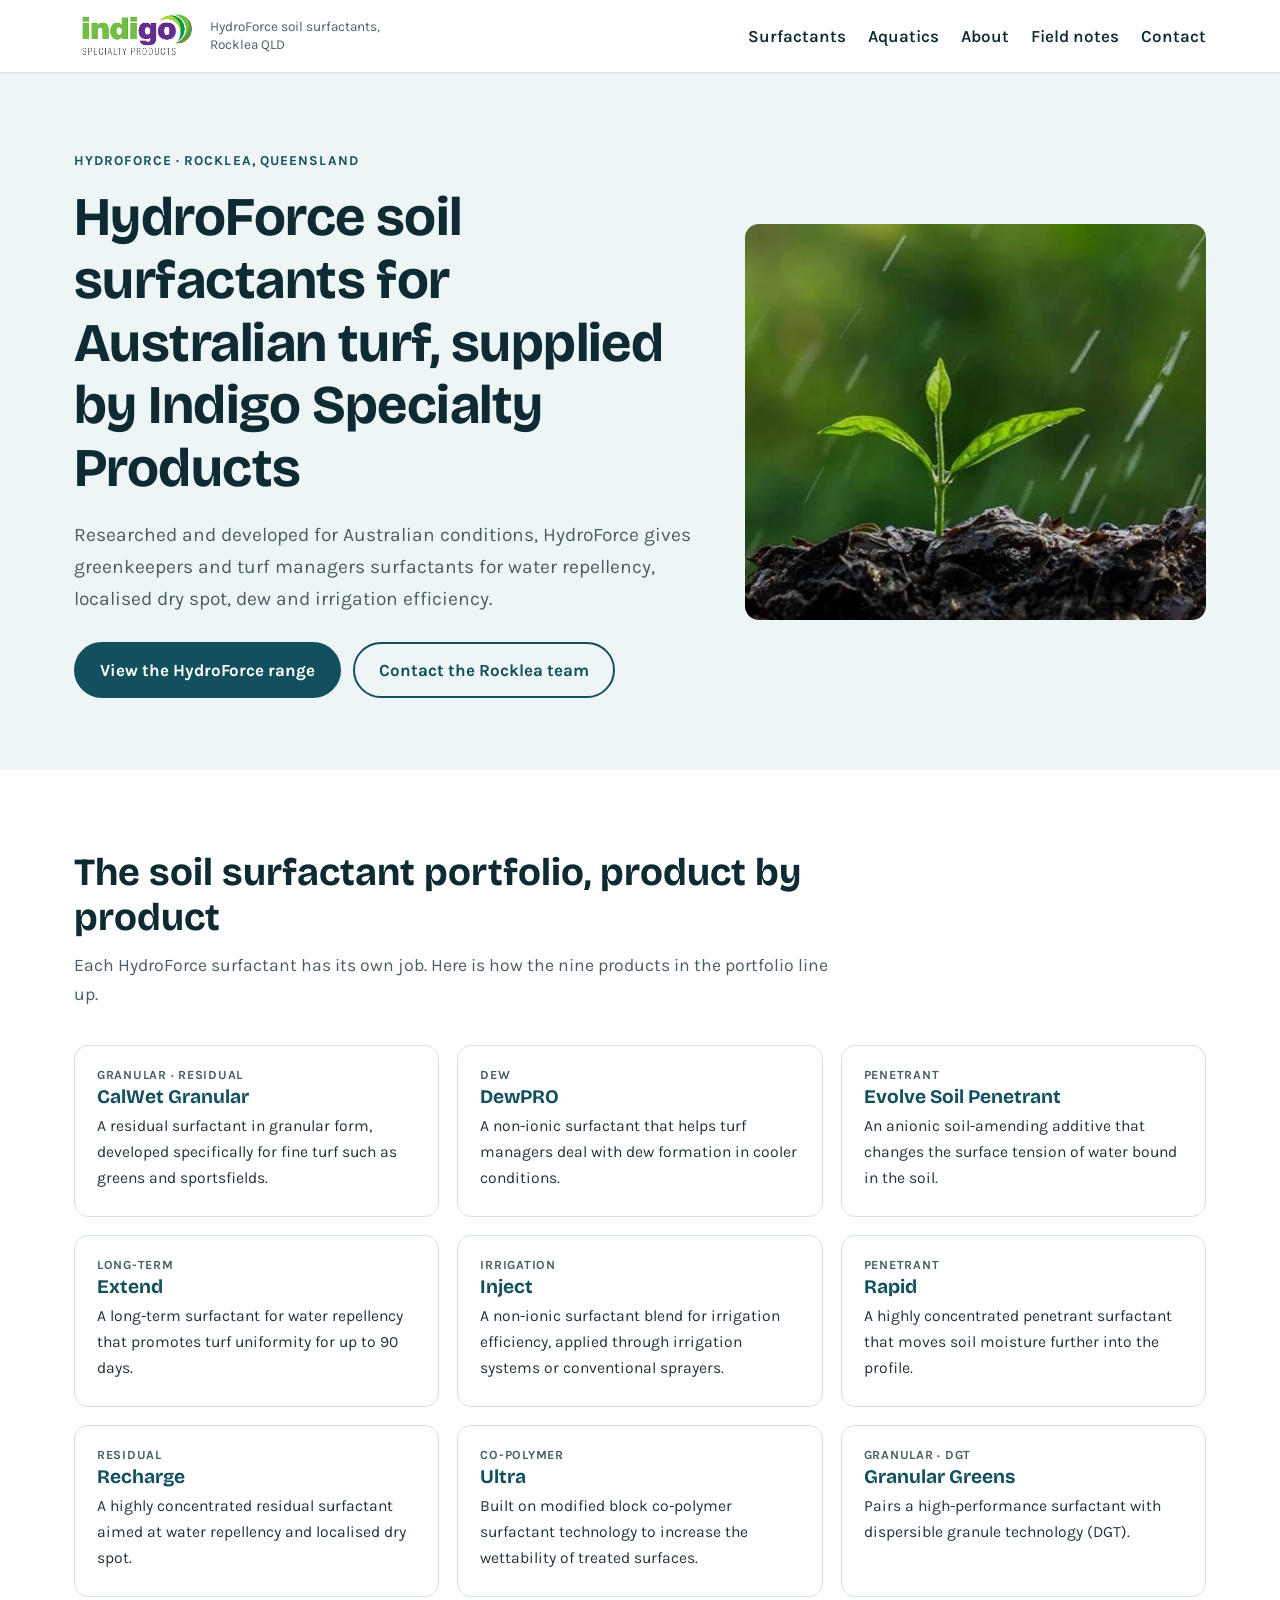
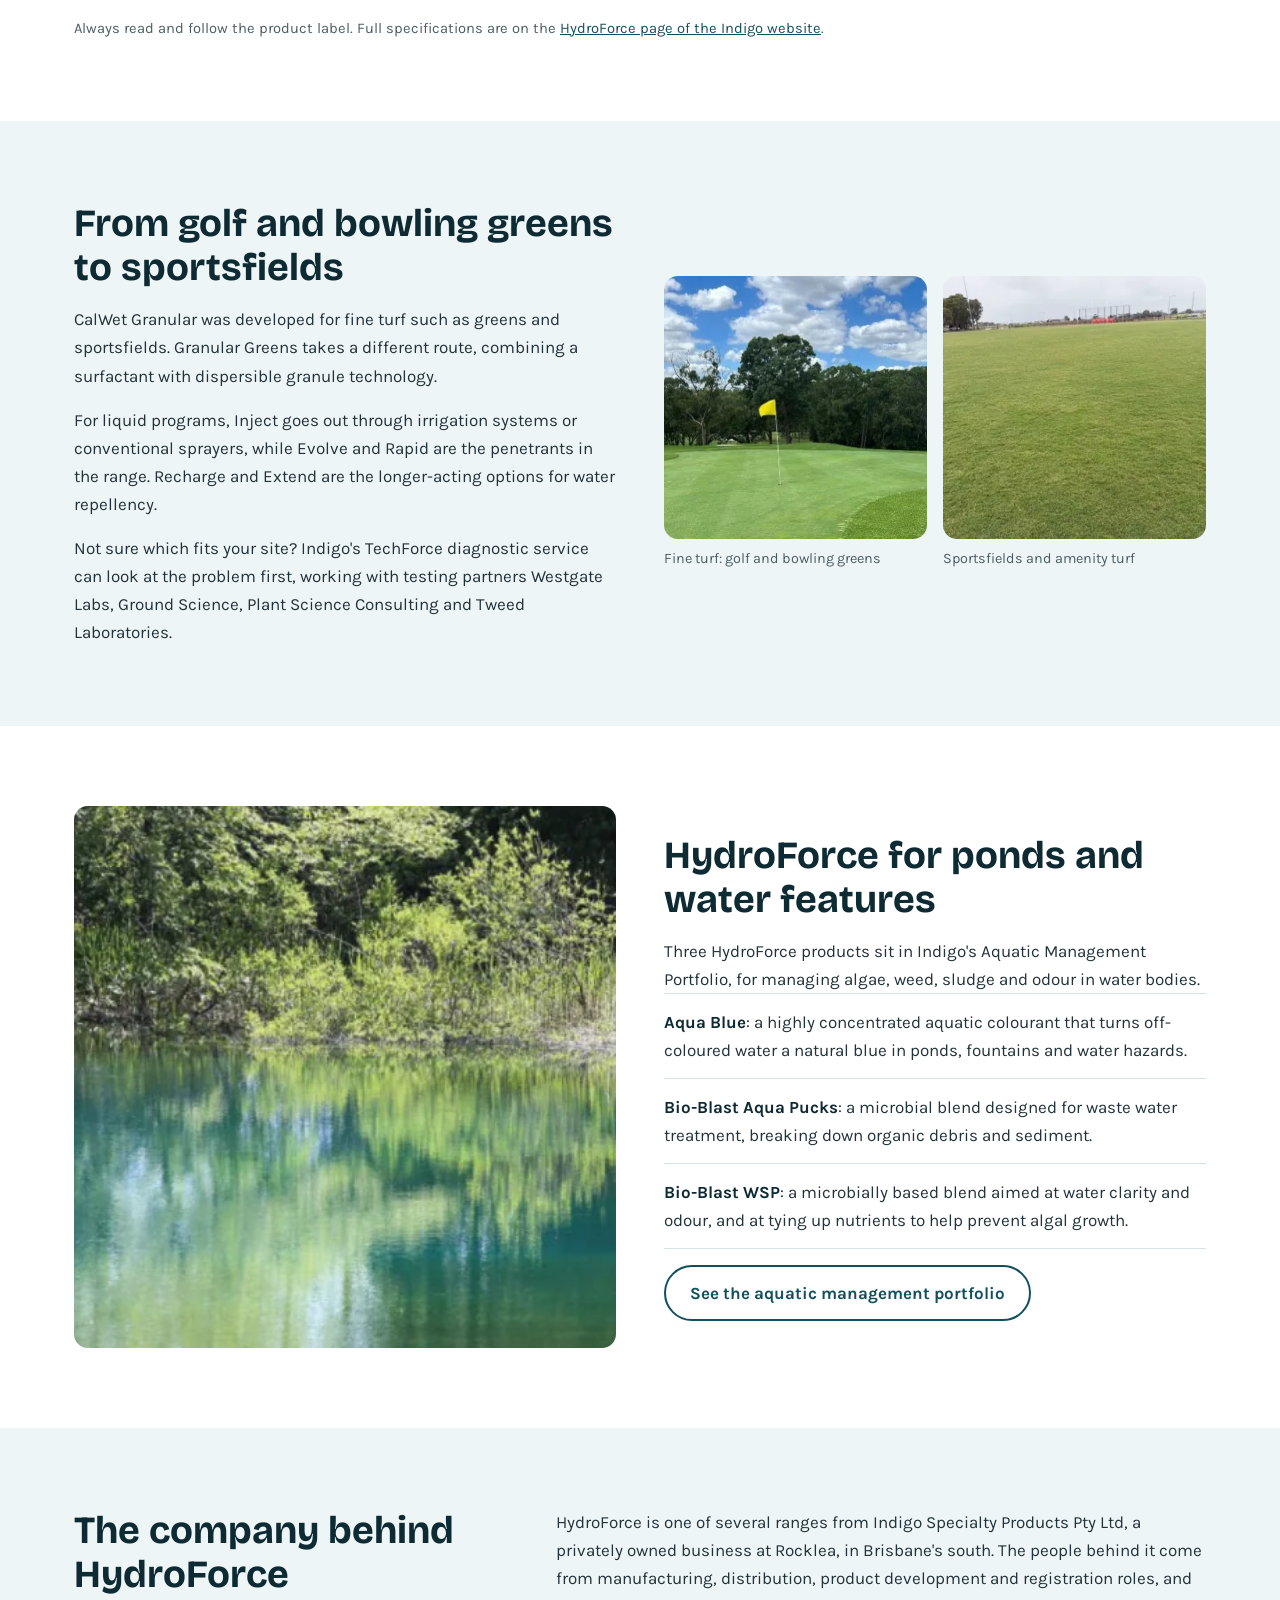
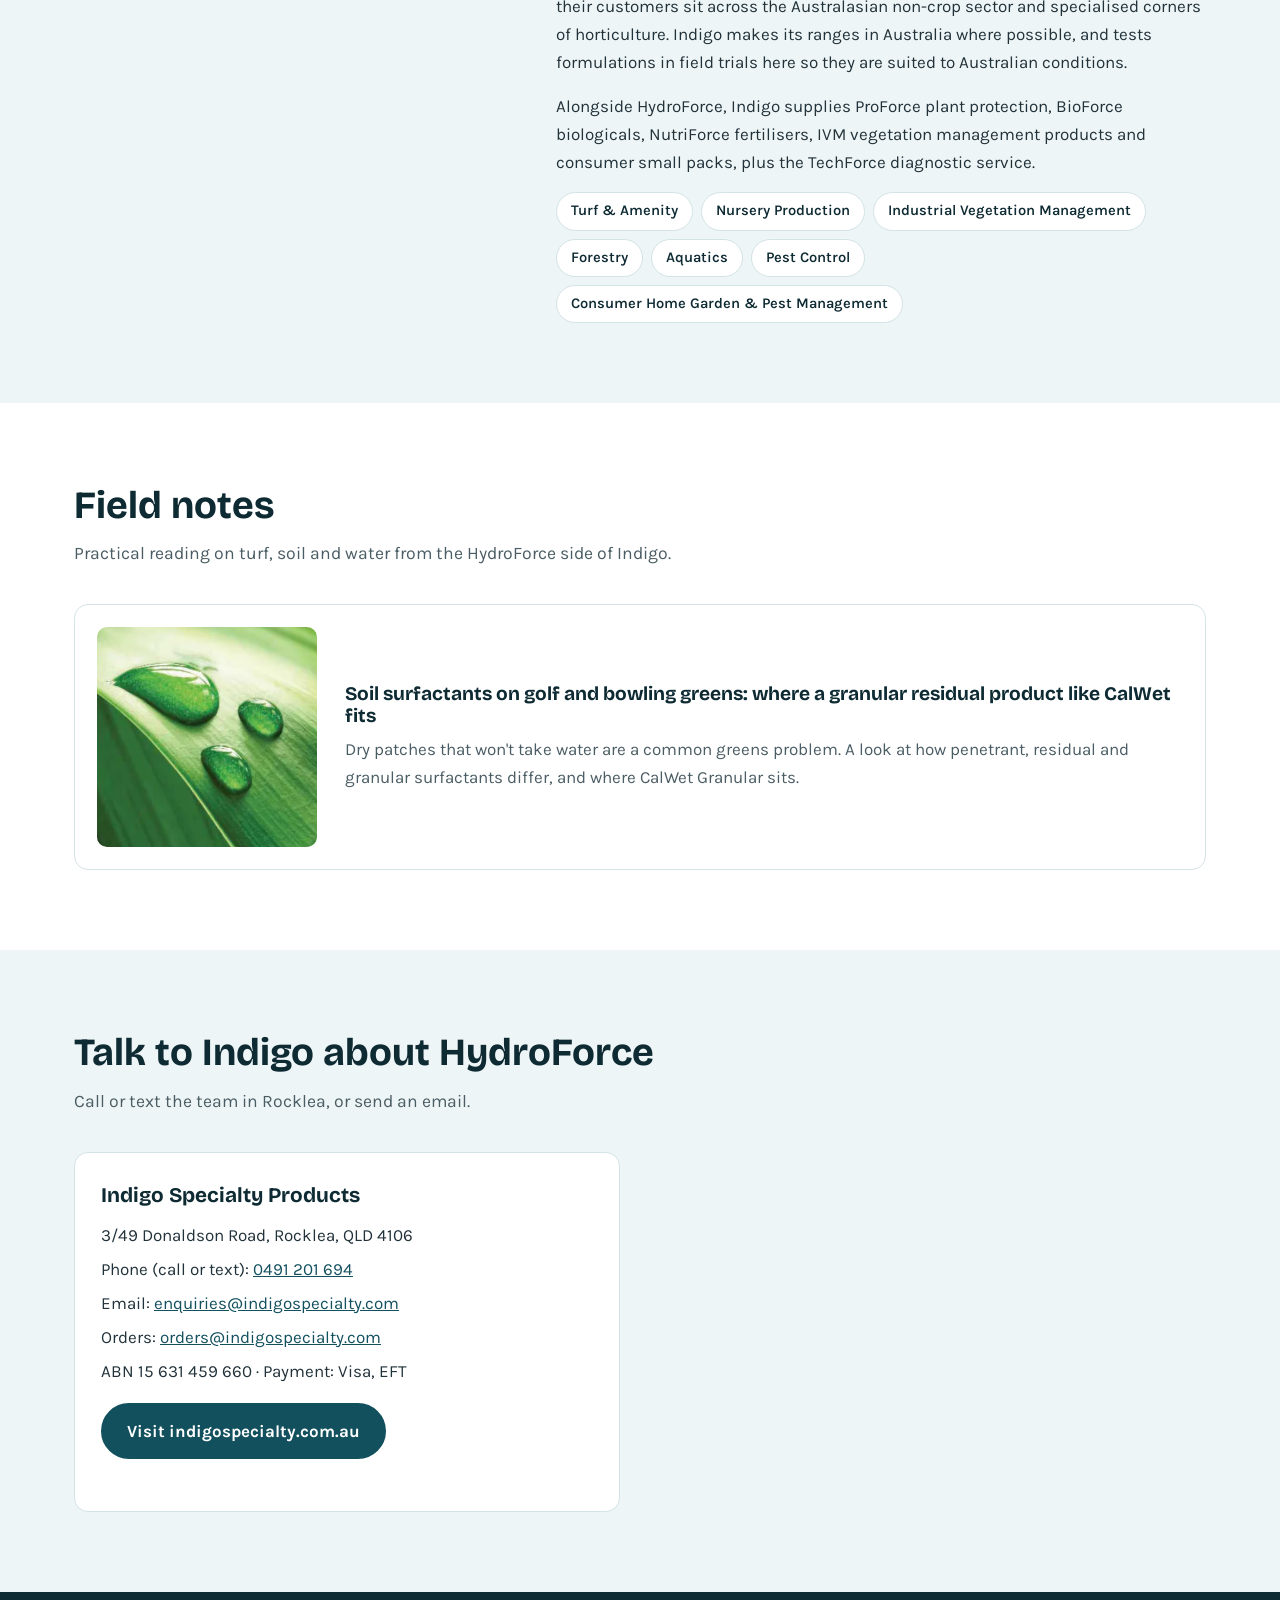
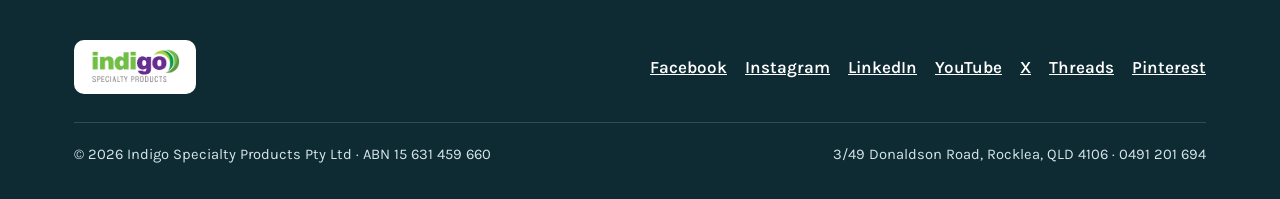
==== index.html @ 79c4ed40 "Add HydroForce soil surfactants site for GitHub Pages" ====
<!DOCTYPE html>
<html lang="en-AU">
<head>
  <meta charset="UTF-8">
  <meta name="viewport" content="width=device-width, initial-scale=1.0">
  <title>Indigo Specialty Products | HydroForce Soil Surfactants in Rocklea QLD</title>
  <meta name="description" content="HydroForce soil surfactants for golf greens, bowling greens and sportsfields, researched for Australian conditions. Indigo Specialty Products, Rocklea QLD.">
  <link rel="canonical" href="https://indigospecialty.github.io/">
  <link rel="icon" href="assets/images/favicon.png" type="image/png">
  <meta name="robots" content="index, follow">

  <meta property="og:type" content="website">
  <meta property="og:site_name" content="Indigo Specialty Products">
  <meta property="og:title" content="HydroForce Soil Surfactants | Indigo Specialty Products, Rocklea QLD">
  <meta property="og:description" content="Nine HydroForce soil surfactants and three aquatic products, supplied from Rocklea, Queensland.">
  <meta property="og:url" content="https://indigospecialty.github.io/">
  <meta property="og:image" content="https://indigospecialty.github.io/assets/images/hydroforce-hero-rain-seedling.jpg">
  <meta property="og:locale" content="en_AU">
  <meta name="twitter:card" content="summary_large_image">
  <meta name="twitter:site" content="@IndigoSpecialty">

  <link rel="preconnect" href="https://fonts.googleapis.com">
  <link rel="preconnect" href="https://fonts.gstatic.com" crossorigin>
  <link href="https://fonts.googleapis.com/css2?family=Bricolage+Grotesque:wght@600;700&family=Karla:wght@400;600;700&display=swap" rel="stylesheet">
  <link rel="stylesheet" href="assets/css/style.css">

  <script type="application/ld+json">
  {
    "@context": "https://schema.org",
    "@type": "LocalBusiness",
    "name": "Indigo Specialty Products",
    "legalName": "Indigo Specialty Products Pty Ltd",
    "url": "https://indigospecialty.com.au/",
    "logo": "https://indigospecialty.github.io/assets/images/indigo-specialty-products-logo.png",
    "image": "https://indigospecialty.github.io/assets/images/hydroforce-hero-rain-seedling.jpg",
    "telephone": "+61 491 201 694",
    "email": "enquiries@indigospecialty.com",
    "address": {
      "@type": "PostalAddress",
      "streetAddress": "3/49 Donaldson Road",
      "addressLocality": "Rocklea",
      "addressRegion": "QLD",
      "postalCode": "4106",
      "addressCountry": "AU"
    },
    "geo": { "@type": "GeoCoordinates", "latitude": -27.560336, "longitude": 152.993499 },
    "areaServed": "AU",
    "paymentAccepted": "Visa, EFT",
    "sameAs": [
      "https://www.facebook.com/profile.php?id=100076193619084",
      "https://www.instagram.com/indigospecialtyproducts",
      "https://www.linkedin.com/company/99134999",
      "https://www.youtube.com/@indigospecialtyproducts3187",
      "https://twitter.com/IndigoSpecialty",
      "https://www.threads.com/@indigospecialtyproducts",
      "https://www.pinterest.com.au/indigospecialty"
    ]
  }
  </script>
</head>
<body>
  <a class="skip-link" href="#main">Skip to content</a>

  <header class="site-header">
    <div class="wrap">
      <a class="brand" href="./" aria-label="Indigo Specialty Products, HydroForce home">
        <img src="assets/images/indigo-specialty-products-logo.png" width="483" height="187" alt="Indigo Specialty Products logo">
        <span>HydroForce soil surfactants, Rocklea QLD</span>
      </a>
      <nav class="site-nav" aria-label="Main">
        <ul>
          <li><a href="#surfactants">Surfactants</a></li>
          <li><a href="#aquatics">Aquatics</a></li>
          <li><a href="#about">About</a></li>
          <li><a href="field-notes/">Field notes</a></li>
          <li><a href="#contact">Contact</a></li>
        </ul>
      </nav>
    </div>
  </header>

  <main id="main">

    <section class="hero" aria-labelledby="hero-title">
      <div class="wrap">
        <div>
          <span class="eyebrow">HydroForce · Rocklea, Queensland</span>
          <h1 id="hero-title">HydroForce soil surfactants for Australian turf, supplied by Indigo Specialty Products</h1>
          <p class="lead">Researched and developed for Australian conditions, HydroForce gives greenkeepers and turf managers surfactants for water repellency, localised dry spot, dew and irrigation efficiency.</p>
          <div class="btn-row">
            <a class="btn btn-solid" href="https://indigospecialty.com.au/hydroforce/">View the HydroForce range</a>
            <a class="btn btn-line" href="#contact">Contact the Rocklea team</a>
          </div>
        </div>
        <figure>
          <picture>
            <source srcset="assets/images/hydroforce-hero-rain-seedling.webp" type="image/webp">
            <img src="assets/images/hydroforce-hero-rain-seedling.jpg" width="730" height="628" fetchpriority="high" alt="Seedling in moist soil under falling rain, representing HydroForce soil surfactants from Indigo Specialty Products">
          </picture>
        </figure>
      </div>
    </section>

    <section class="section" id="surfactants" aria-labelledby="surfactants-title">
      <div class="wrap">
        <div class="section-head">
          <h2 id="surfactants-title">The soil surfactant portfolio, product by product</h2>
          <p>Each HydroForce surfactant has its own job. Here is how the nine products in the portfolio line up.</p>
        </div>
        <ul class="product-grid">
          <li class="product"><h3><small>Granular · residual</small>CalWet Granular</h3><p>A residual surfactant in granular form, developed specifically for fine turf such as greens and sportsfields.</p></li>
          <li class="product"><h3><small>Dew</small>DewPRO</h3><p>A non-ionic surfactant that helps turf managers deal with dew formation in cooler conditions.</p></li>
          <li class="product"><h3><small>Penetrant</small>Evolve Soil Penetrant</h3><p>An anionic soil-amending additive that changes the surface tension of water bound in the soil.</p></li>
          <li class="product"><h3><small>Long-term</small>Extend</h3><p>A long-term surfactant for water repellency that promotes turf uniformity for up to 90 days.</p></li>
          <li class="product"><h3><small>Irrigation</small>Inject</h3><p>A non-ionic surfactant blend for irrigation efficiency, applied through irrigation systems or conventional sprayers.</p></li>
          <li class="product"><h3><small>Penetrant</small>Rapid</h3><p>A highly concentrated penetrant surfactant that moves soil moisture further into the profile.</p></li>
          <li class="product"><h3><small>Residual</small>Recharge</h3><p>A highly concentrated residual surfactant aimed at water repellency and localised dry spot.</p></li>
          <li class="product"><h3><small>Co-polymer</small>Ultra</h3><p>Built on modified block co-polymer surfactant technology to increase the wettability of treated surfaces.</p></li>
          <li class="product"><h3><small>Granular · DGT</small>Granular Greens</h3><p>Pairs a high-performance surfactant with dispersible granule technology (DGT).</p></li>
        </ul>
        <p class="note">Always read and follow the product label. Full specifications are on the <a href="https://indigospecialty.com.au/hydroforce/">HydroForce page of the Indigo website</a>.</p>
      </div>
    </section>

    <section class="section section-alt" aria-labelledby="turf-title">
      <div class="wrap split">
        <div class="split-text">
          <h2 id="turf-title">From golf and bowling greens to sportsfields</h2>
          <p>CalWet Granular was developed for fine turf such as greens and sportsfields. Granular Greens takes a different route, combining a surfactant with dispersible granule technology.</p>
          <p>For liquid programs, Inject goes out through irrigation systems or conventional sprayers, while Evolve and Rapid are the penetrants in the range. Recharge and Extend are the longer-acting options for water repellency.</p>
          <p>Not sure which fits your site? Indigo's TechForce diagnostic service can look at the problem first, working with testing partners Westgate Labs, Ground Science, Plant Science Consulting and Tweed Laboratories.</p>
        </div>
        <div class="photo-pair">
          <figure>
            <picture>
              <source srcset="assets/images/golf-green-fine-turf.webp" type="image/webp">
              <img src="assets/images/golf-green-fine-turf.jpg" width="360" height="360" loading="lazy" alt="Golf green with a yellow flag, the kind of fine turf HydroForce CalWet Granular was developed for">
            </picture>
            <figcaption>Fine turf: golf and bowling greens</figcaption>
          </figure>
          <figure>
            <picture>
              <source srcset="assets/images/sportsground-turf.webp" type="image/webp">
              <img src="assets/images/sportsground-turf.jpg" width="296" height="300" loading="lazy" alt="Even green turf across a sportsground">
            </picture>
            <figcaption>Sportsfields and amenity turf</figcaption>
          </figure>
        </div>
      </div>
    </section>

    <section class="section" id="aquatics" aria-labelledby="aquatics-title">
      <div class="wrap split">
        <div class="solo">
          <figure>
            <picture>
              <source srcset="assets/images/pond-aquatic-vegetation.webp" type="image/webp">
              <img src="assets/images/pond-aquatic-vegetation.jpg" width="390" height="390" loading="lazy" alt="Pond edged with reeds and trees, a water body suited to HydroForce aquatic products">
            </picture>
          </figure>
        </div>
        <div class="split-text">
          <h2 id="aquatics-title">HydroForce for ponds and water features</h2>
          <p>Three HydroForce products sit in Indigo's Aquatic Management Portfolio, for managing algae, weed, sludge and odour in water bodies.</p>
          <ul class="plain-list">
            <li><strong>Aqua Blue</strong>: a highly concentrated aquatic colourant that turns off-coloured water a natural blue in ponds, fountains and water hazards.</li>
            <li><strong>Bio-Blast Aqua Pucks</strong>: a microbial blend designed for waste water treatment, breaking down organic debris and sediment.</li>
            <li><strong>Bio-Blast WSP</strong>: a microbially based blend aimed at water clarity and odour, and at tying up nutrients to help prevent algal growth.</li>
          </ul>
          <p><a class="btn btn-line" href="https://indigospecialty.com.au/water-management-portfolio/">See the aquatic management portfolio</a></p>
        </div>
      </div>
    </section>

    <section class="section section-alt" id="about" aria-labelledby="about-title">
      <div class="wrap about-grid">
        <h2 id="about-title">The company behind HydroForce</h2>
        <div class="body">
          <p>HydroForce is one of several ranges from Indigo Specialty Products Pty Ltd, a privately owned business at Rocklea, in Brisbane's south. The people behind it come from manufacturing, distribution, product development and registration roles, and their customers sit across the Australasian non-crop sector and specialised corners of horticulture. Indigo makes its ranges in Australia where possible, and tests formulations in field trials here so they are suited to Australian conditions.</p>
          <p>Alongside HydroForce, Indigo supplies ProForce plant protection, BioForce biologicals, NutriForce fertilisers, IVM vegetation management products and consumer small packs, plus the TechForce diagnostic service.</p>
          <ul class="markets" aria-label="Markets Indigo supplies">
            <li>Turf &amp; Amenity</li>
            <li>Nursery Production</li>
            <li>Industrial Vegetation Management</li>
            <li>Forestry</li>
            <li>Aquatics</li>
            <li>Pest Control</li>
            <li>Consumer Home Garden &amp; Pest Management</li>
          </ul>
        </div>
      </div>
    </section>

    <section class="section" id="field-notes" aria-labelledby="notes-title">
      <div class="wrap">
        <div class="section-head">
          <h2 id="notes-title">Field notes</h2>
          <p>Practical reading on turf, soil and water from the HydroForce side of Indigo.</p>
        </div>
        <article class="post-card">
          <picture>
            <source srcset="assets/images/water-droplets-leaf.webp" type="image/webp">
            <img src="assets/images/water-droplets-leaf.jpg" width="390" height="390" loading="lazy" alt="Water droplets beading on a green leaf">
          </picture>
          <div>
            <h3><a href="field-notes/soil-surfactants-golf-bowling-greens.html">Soil surfactants on golf and bowling greens: where a granular residual product like CalWet fits</a></h3>
            <p>Dry patches that won't take water are a common greens problem. A look at how penetrant, residual and granular surfactants differ, and where CalWet Granular sits.</p>
          </div>
        </article>
      </div>
    </section>

    <section class="section section-alt" id="contact" aria-labelledby="contact-title">
      <div class="wrap">
        <div class="section-head">
          <h2 id="contact-title">Talk to Indigo about HydroForce</h2>
          <p>Call or text the team in Rocklea, or send an email.</p>
        </div>
        <div class="contact-grid">
          <address class="nap">
            <p class="name">Indigo Specialty Products</p>
            <p>3/49 Donaldson Road, Rocklea, QLD 4106</p>
            <p>Phone (call or text): <a href="tel:+61491201694">0491 201 694</a></p>
            <p>Email: <a href="mailto:enquiries@indigospecialty.com">enquiries@indigospecialty.com</a></p>
            <p>Orders: <a href="mailto:orders@indigospecialty.com">orders@indigospecialty.com</a></p>
            <p>ABN 15 631 459 660 · Payment: Visa, EFT</p>
            <p style="margin-top:18px"><a class="btn btn-solid" href="https://indigospecialty.com.au/">Visit indigospecialty.com.au</a></p>
          </address>
          <iframe class="map" title="Map of Indigo Specialty Products, 3/49 Donaldson Road, Rocklea QLD" src="https://www.google.com/maps?q=-27.560336,152.993499&amp;z=15&amp;output=embed" loading="lazy" referrerpolicy="no-referrer-when-downgrade"></iframe>
        </div>
      </div>
    </section>

  </main>

  <footer class="site-footer">
    <div class="wrap">
      <div class="footer-top">
        <a class="footer-logo" href="https://indigospecialty.com.au/"><img src="assets/images/indigo-specialty-products-logo.png" width="483" height="187" alt="Indigo Specialty Products main website"></a>
        <ul class="socials" aria-label="Indigo Specialty Products on social media">
          <li><a href="https://www.facebook.com/profile.php?id=100076193619084">Facebook</a></li>
          <li><a href="https://www.instagram.com/indigospecialtyproducts">Instagram</a></li>
          <li><a href="https://www.linkedin.com/company/99134999">LinkedIn</a></li>
          <li><a href="https://www.youtube.com/@indigospecialtyproducts3187">YouTube</a></li>
          <li><a href="https://twitter.com/IndigoSpecialty">X</a></li>
          <li><a href="https://www.threads.com/@indigospecialtyproducts">Threads</a></li>
          <li><a href="https://www.pinterest.com.au/indigospecialty">Pinterest</a></li>
        </ul>
      </div>
      <div class="footer-bottom">
        <span>&copy; 2026 Indigo Specialty Products Pty Ltd · ABN 15 631 459 660</span>
        <span>3/49 Donaldson Road, Rocklea, QLD 4106 · 0491 201 694</span>
      </div>
    </div>
  </footer>
</body>
</html>
---- assets/css/style.css ----
/* Indigo Specialty Products – HydroForce site (GitHub Pages) */
:root {
  --ink: #0E2A33;
  --teal: #12505E;
  --teal-dark: #0B3A45;
  --aqua: #3BA7B5;
  --mist: #EEF5F6;
  --line: #D3E3E6;
  --purple: #5A2D82;
  --text: #22323A;
  --muted: #4B5D64;
  --white: #FFFFFF;
  --radius: 14px;
  --wrap: 1180px;
}

*, *::before, *::after { box-sizing: border-box; }
html { scroll-behavior: smooth; }
body {
  margin: 0;
  font-family: "Karla", system-ui, -apple-system, "Segoe UI", sans-serif;
  font-size: 1.0625rem;
  line-height: 1.65;
  color: var(--text);
  background: var(--white);
}
img { max-width: 100%; height: auto; display: block; }
a { color: var(--teal); }
a:hover { color: var(--teal-dark); }
h1, h2, h3 {
  font-family: "Bricolage Grotesque", "Karla", system-ui, sans-serif;
  color: var(--ink);
  line-height: 1.15;
  margin: 0;
}
h1 { font-size: clamp(2.1rem, 4.4vw, 3.4rem); font-weight: 700; letter-spacing: -0.01em; }
h2 { font-size: clamp(1.7rem, 3vw, 2.4rem); font-weight: 700; }
h3 { font-size: 1.2rem; font-weight: 700; }
p { margin: 0; }

.wrap { width: 100%; max-width: var(--wrap); margin: 0 auto; padding: 0 24px; }
.skip-link { position: absolute; left: -9999px; top: 8px; background: var(--ink); color: var(--white); padding: 10px 16px; z-index: 10; }
.skip-link:focus { left: 8px; }

/* Header */
.site-header { border-bottom: 1px solid var(--line); background: var(--white); position: sticky; top: 0; z-index: 5; }
.site-header .wrap { display: flex; flex-wrap: wrap; align-items: center; justify-content: space-between; gap: 12px 28px; padding-top: 12px; padding-bottom: 12px; }
.brand { display: flex; align-items: center; gap: 12px; text-decoration: none; }
.brand img { height: 48px; width: auto; }
.brand span { font-size: 0.85rem; color: var(--muted); line-height: 1.3; max-width: 170px; }
.site-nav ul { list-style: none; margin: 0; padding: 0; display: flex; flex-wrap: wrap; gap: 4px 22px; align-items: center; }
.site-nav a { color: var(--ink); text-decoration: none; font-weight: 600; display: inline-block; padding: 10px 0; }
.site-nav a:hover { color: var(--teal); text-decoration: underline; text-underline-offset: 4px; }

/* Buttons */
.btn { display: inline-flex; align-items: center; justify-content: center; min-height: 48px; padding: 12px 24px; border-radius: 999px; font-weight: 700; text-decoration: none; border: 2px solid var(--teal); }
.btn-solid { background: var(--teal); color: var(--white); }
.btn-solid:hover { background: var(--teal-dark); border-color: var(--teal-dark); color: var(--white); }
.btn-line { background: transparent; color: var(--teal); }
.btn-line:hover { background: var(--mist); color: var(--teal-dark); }
.btn-row { display: flex; flex-wrap: wrap; gap: 12px; }

/* Hero */
.hero { background: var(--mist); }
.hero .wrap { display: grid; grid-template-columns: minmax(0, 1.15fr) minmax(0, 0.85fr); gap: 48px; align-items: center; padding-top: 72px; padding-bottom: 72px; }
.eyebrow { display: inline-block; font-size: 0.85rem; font-weight: 700; letter-spacing: 0.08em; text-transform: uppercase; color: var(--teal); margin-bottom: 14px; }
.hero p.lead { font-size: 1.2rem; color: var(--muted); margin: 20px 0 28px; max-width: 58ch; }
.hero figure { margin: 0; }
.hero figure img { border-radius: var(--radius); width: 100%; aspect-ratio: 730 / 628; object-fit: cover; }

/* Sections */
.section { padding: 80px 0; }
.section-alt { background: var(--mist); }
.section-head { max-width: 760px; margin-bottom: 36px; }
.section-head p { color: var(--muted); margin-top: 12px; font-size: 1.1rem; }

/* Product grid */
.product-grid { list-style: none; margin: 0; padding: 0; display: grid; grid-template-columns: repeat(3, minmax(0, 1fr)); gap: 18px; }
.product { border: 1px solid var(--line); border-radius: var(--radius); padding: 22px 22px 24px; background: var(--white); }
.product h3 { color: var(--teal); margin-bottom: 6px; }
.product h3 small { display: block; font-family: "Karla", sans-serif; font-size: 0.78rem; font-weight: 700; letter-spacing: 0.06em; text-transform: uppercase; color: var(--muted); margin-bottom: 4px; }
.product p { font-size: 0.98rem; color: var(--text); }
.note { margin-top: 20px; font-size: 0.92rem; color: var(--muted); }

/* Split */
.split { display: grid; grid-template-columns: minmax(0, 1fr) minmax(0, 1fr); gap: 48px; align-items: center; }
.split-text > * + * { margin-top: 16px; }
.photo-pair { display: grid; grid-template-columns: repeat(2, minmax(0, 1fr)); gap: 16px; }
.photo-pair figure, .solo figure { margin: 0; }
.photo-pair img, .solo img { border-radius: var(--radius); width: 100%; aspect-ratio: 1 / 1; object-fit: cover; }
figcaption { font-size: 0.9rem; color: var(--muted); margin-top: 8px; }

/* Aquatics list */
.plain-list { list-style: none; margin: 0; padding: 0; }
.plain-list li { padding: 14px 0; border-top: 1px solid var(--line); }
.plain-list li:last-child { border-bottom: 1px solid var(--line); }
.plain-list strong { color: var(--ink); }

/* About */
.about-grid { display: grid; grid-template-columns: minmax(0, 0.8fr) minmax(0, 1.2fr); gap: 48px; }
.about-grid .body > * + * { margin-top: 16px; }
.markets { list-style: none; margin: 0; padding: 0; display: flex; flex-wrap: wrap; gap: 8px; }
.markets li { border: 1px solid var(--line); background: var(--white); border-radius: 999px; padding: 6px 14px; font-size: 0.92rem; font-weight: 600; color: var(--ink); }

/* Field notes */
.post-card { display: grid; grid-template-columns: 220px minmax(0, 1fr); gap: 28px; align-items: center; border: 1px solid var(--line); border-radius: var(--radius); padding: 22px; background: var(--white); }
.post-card img { border-radius: 10px; aspect-ratio: 1 / 1; object-fit: cover; }
.post-card h3 a { color: var(--ink); text-decoration: none; }
.post-card h3 a:hover { color: var(--teal); text-decoration: underline; }
.post-card p { margin-top: 8px; color: var(--muted); }

/* Contact */
.contact-grid { display: grid; grid-template-columns: minmax(0, 1fr) minmax(0, 1fr); gap: 40px; align-items: stretch; }
.nap { font-style: normal; border: 1px solid var(--line); border-radius: var(--radius); padding: 26px; background: var(--white); }
.nap p + p { margin-top: 6px; }
.nap .name { font-family: "Bricolage Grotesque", sans-serif; font-size: 1.3rem; font-weight: 700; color: var(--ink); margin-bottom: 8px; }
.map { border: 0; width: 100%; min-height: 360px; height: 100%; border-radius: var(--radius); }

/* Footer */
.site-footer { background: var(--ink); color: #D6E6EA; padding: 48px 0 32px; }
.site-footer a { color: var(--white); }
.footer-top { display: flex; flex-wrap: wrap; justify-content: space-between; gap: 24px; align-items: center; }
.footer-logo { background: var(--white); border-radius: 10px; padding: 8px 12px; display: inline-block; }
.footer-logo img { height: 38px; width: auto; }
.socials { list-style: none; margin: 0; padding: 0; display: flex; flex-wrap: wrap; gap: 4px 18px; }
.socials a { display: inline-block; padding: 8px 0; font-weight: 600; }
.footer-bottom { margin-top: 28px; padding-top: 20px; border-top: 1px solid rgba(255,255,255,0.15); font-size: 0.92rem; display: flex; flex-wrap: wrap; justify-content: space-between; gap: 8px 24px; }

/* Article */
.article { padding: 64px 0 80px; }
.article .wrap { max-width: 780px; }
.article header p { color: var(--muted); margin-top: 12px; }
.article .meta { font-size: 0.92rem; color: var(--muted); margin-top: 14px; }
.article figure { margin: 32px 0; }
.article figure img { border-radius: var(--radius); width: 100%; max-width: 390px; }
.article h2 { font-size: 1.6rem; margin-top: 40px; }
.article p, .article ul, .article ol { margin-top: 16px; }
.article li + li { margin-top: 8px; }
.callout { background: var(--mist); border-radius: var(--radius); padding: 22px 24px; margin-top: 32px; }
.breadcrumb { font-size: 0.92rem; margin-bottom: 20px; }
.breadcrumb a { color: var(--muted); }

/* Responsive */
@media (max-width: 900px) {
  .hero .wrap, .split, .about-grid, .contact-grid { grid-template-columns: minmax(0, 1fr); }
  .product-grid { grid-template-columns: repeat(2, minmax(0, 1fr)); }
  .site-header { position: static; }
}
@media (max-width: 600px) {
  .product-grid { grid-template-columns: minmax(0, 1fr); }
  .post-card { grid-template-columns: minmax(0, 1fr); }
  .section { padding: 56px 0; }
  .hero .wrap { padding-top: 48px; padding-bottom: 48px; }
}

/* Long emails wrap on small screens */
.nap p, .footer-bottom span { overflow-wrap: anywhere; }
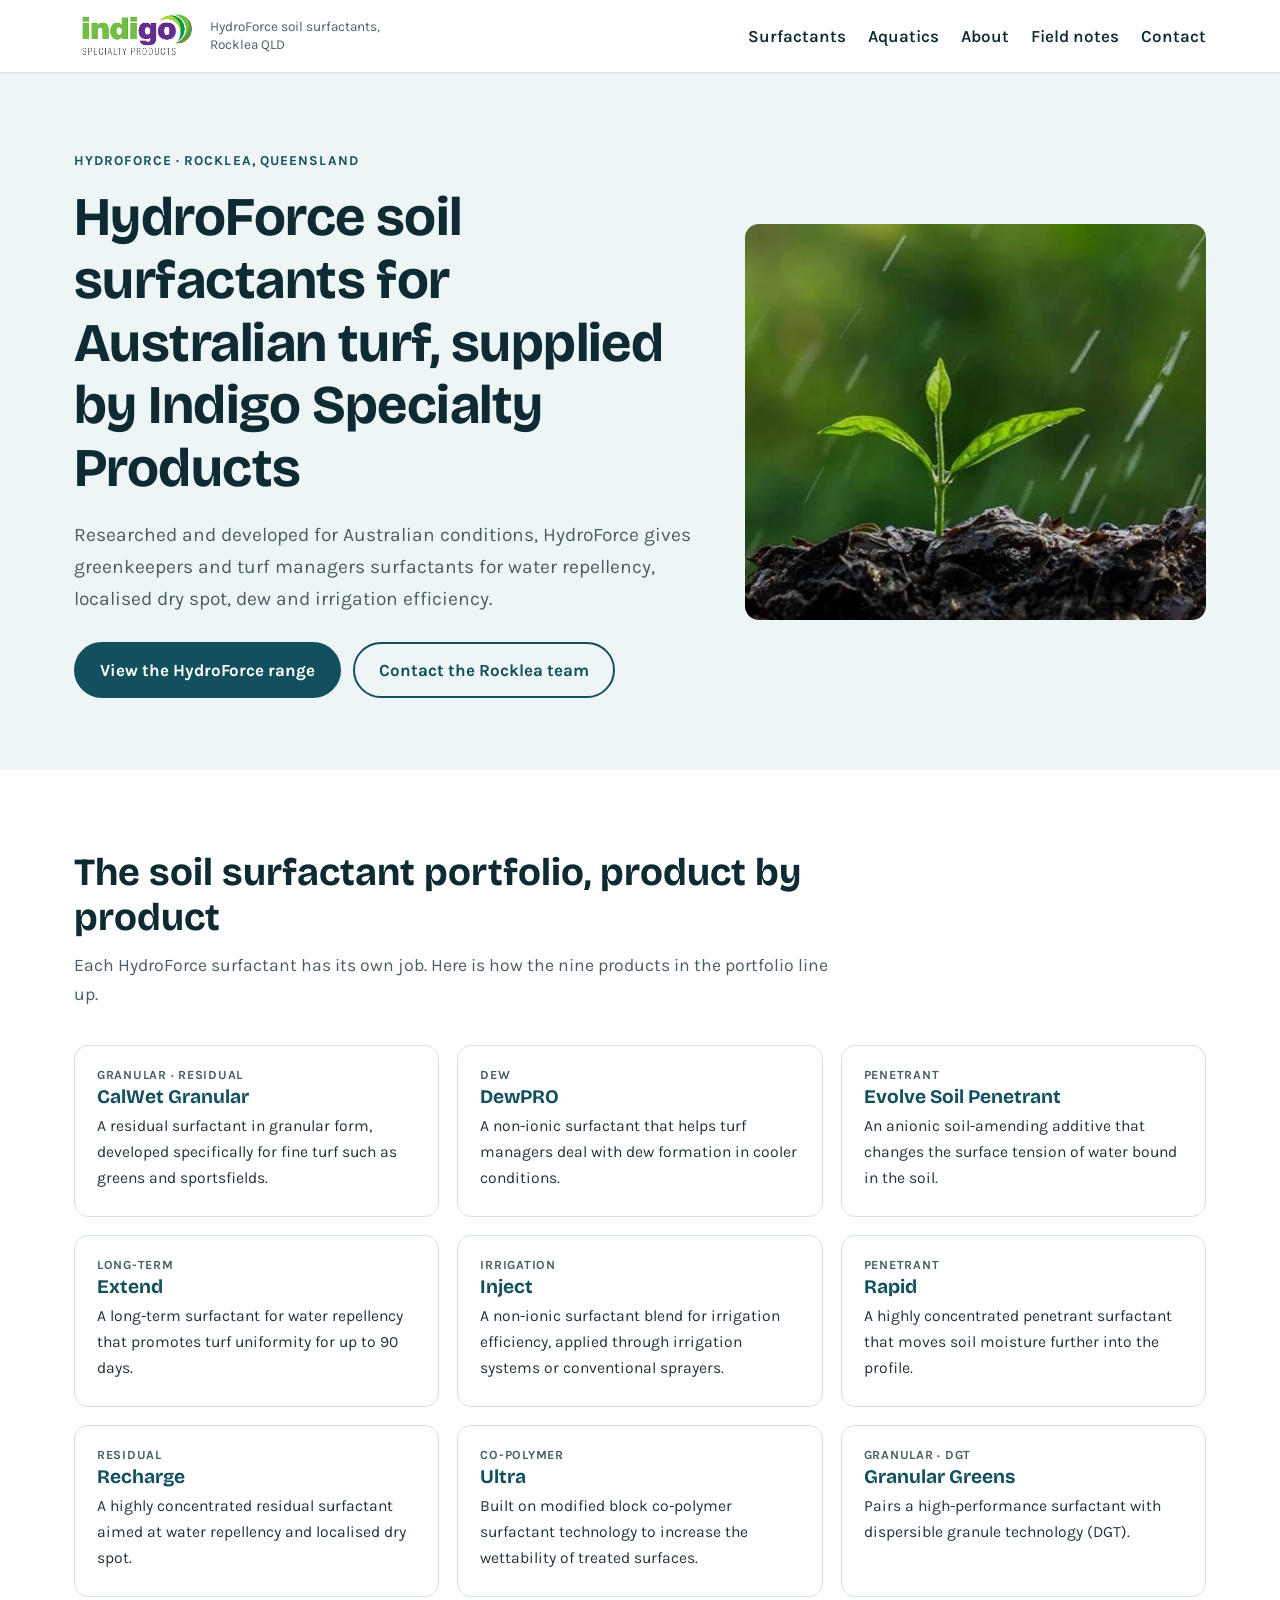
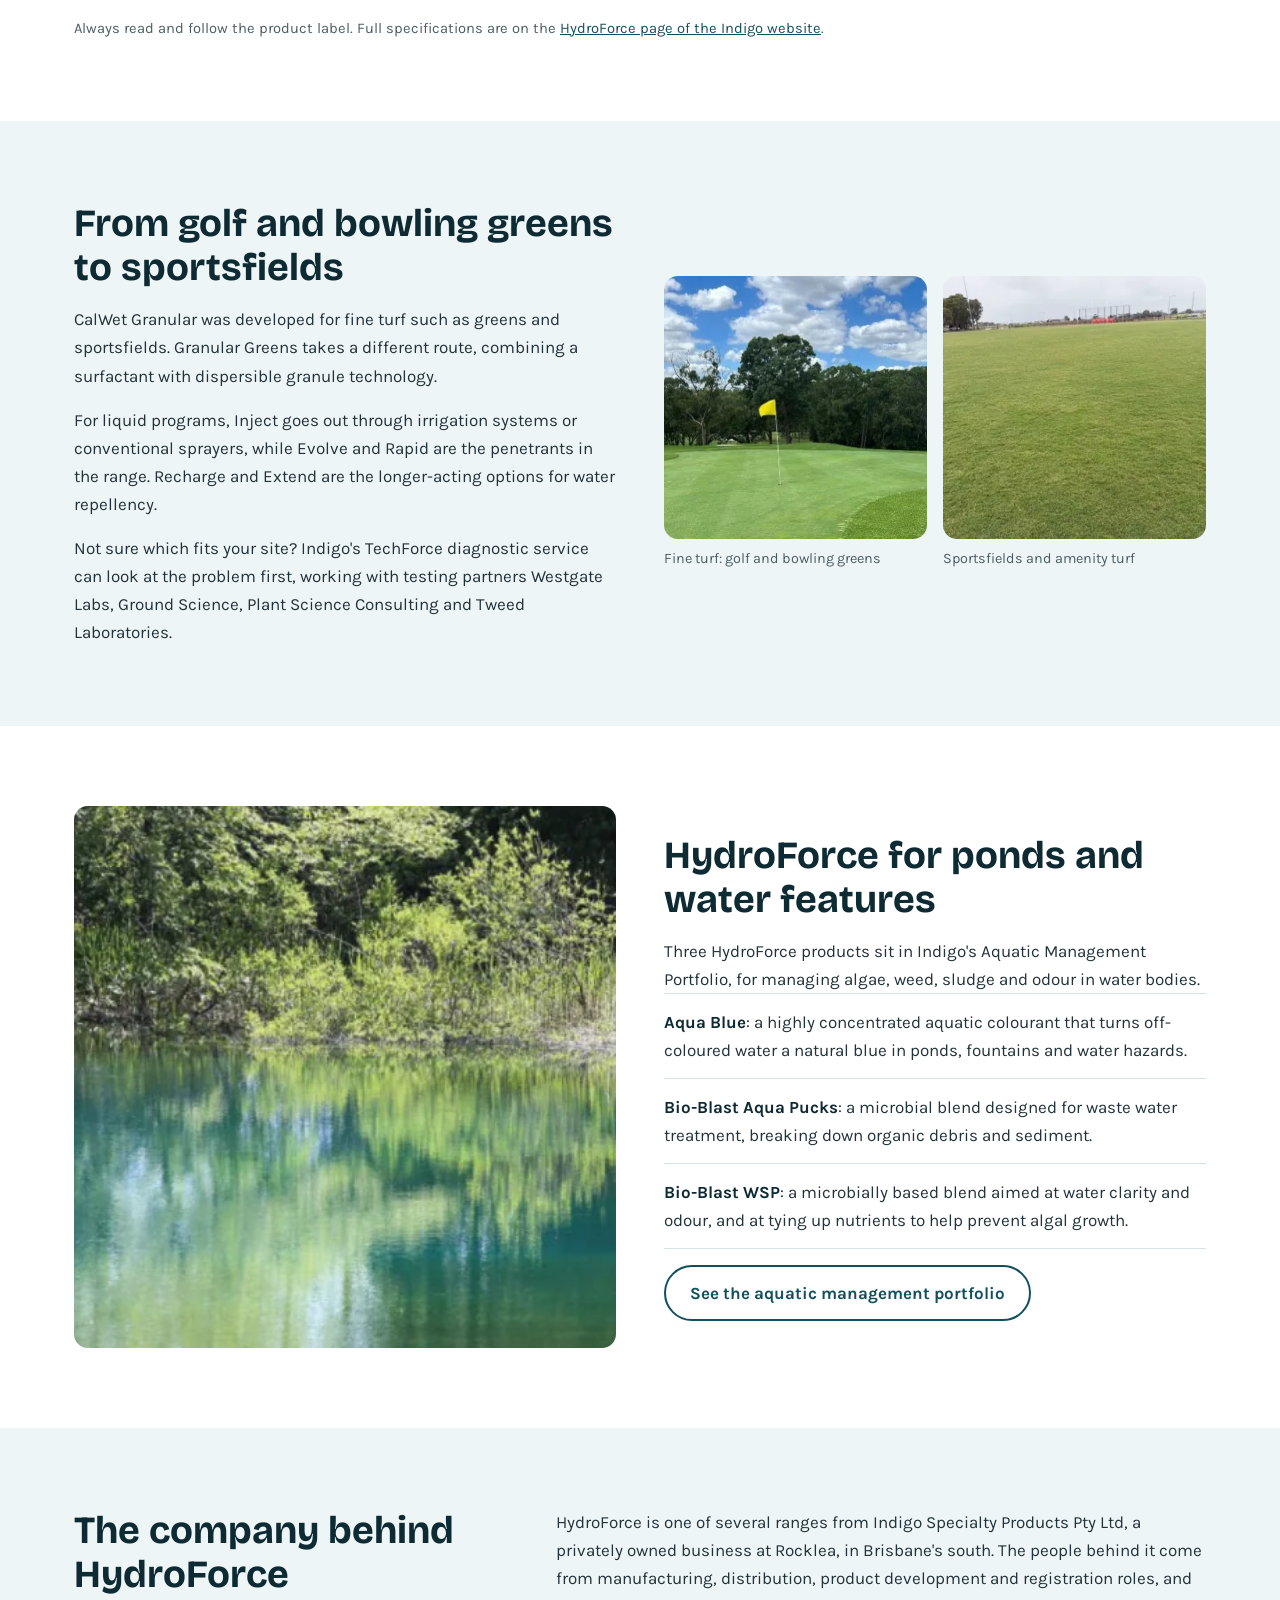
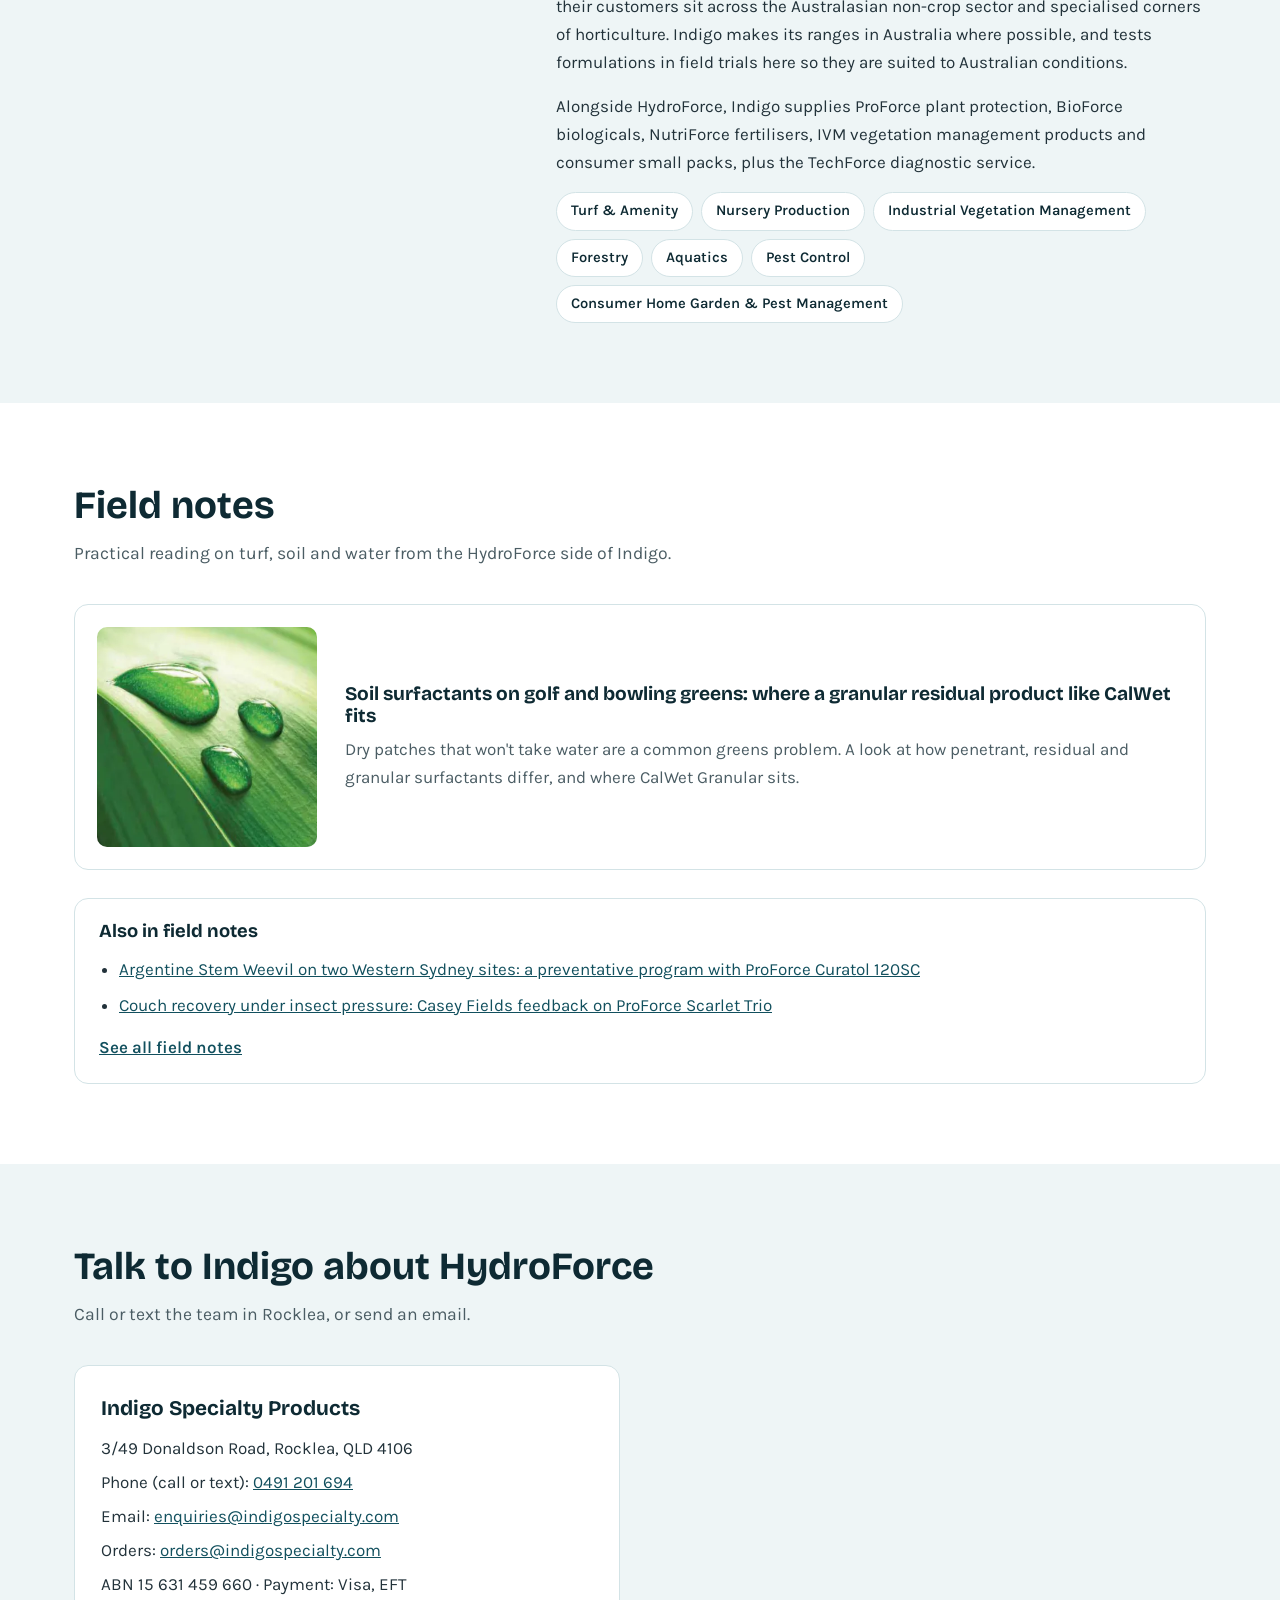
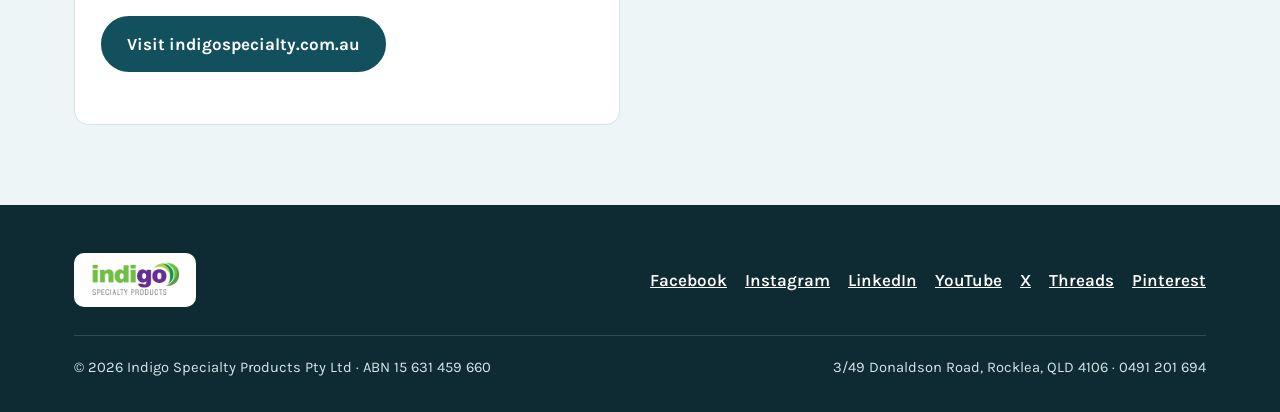
==== commit 557b8d74: "feat: Add Scarlet Trio and Curatol 120SC customer stories to field notes" ====
--- a/index.html
+++ b/index.html
@@ -5,7 +5,7 @@
   <meta name="viewport" content="width=device-width, initial-scale=1.0">
   <title>Indigo Specialty Products | HydroForce Soil Surfactants in Rocklea QLD</title>
   <meta name="description" content="HydroForce soil surfactants for golf greens, bowling greens and sportsfields, researched for Australian conditions. Indigo Specialty Products, Rocklea QLD.">
-  <link rel="canonical" href="https://indigospecialty.github.io/">
+  <link rel="canonical" href="https://indigospecialty.github.io/GithubPages/">
   <link rel="icon" href="assets/images/favicon.png" type="image/png">
   <meta name="robots" content="index, follow">
 
@@ -13,8 +13,8 @@
   <meta property="og:site_name" content="Indigo Specialty Products">
   <meta property="og:title" content="HydroForce Soil Surfactants | Indigo Specialty Products, Rocklea QLD">
   <meta property="og:description" content="Nine HydroForce soil surfactants and three aquatic products, supplied from Rocklea, Queensland.">
-  <meta property="og:url" content="https://indigospecialty.github.io/">
-  <meta property="og:image" content="https://indigospecialty.github.io/assets/images/hydroforce-hero-rain-seedling.jpg">
+  <meta property="og:url" content="https://indigospecialty.github.io/GithubPages/">
+  <meta property="og:image" content="https://indigospecialty.github.io/GithubPages/assets/images/hydroforce-hero-rain-seedling.jpg">
   <meta property="og:locale" content="en_AU">
   <meta name="twitter:card" content="summary_large_image">
   <meta name="twitter:site" content="@IndigoSpecialty">
@@ -31,8 +31,8 @@
     "name": "Indigo Specialty Products",
     "legalName": "Indigo Specialty Products Pty Ltd",
     "url": "https://indigospecialty.com.au/",
-    "logo": "https://indigospecialty.github.io/assets/images/indigo-specialty-products-logo.png",
-    "image": "https://indigospecialty.github.io/assets/images/hydroforce-hero-rain-seedling.jpg",
+    "logo": "https://indigospecialty.github.io/GithubPages/assets/images/indigo-specialty-products-logo.png",
+    "image": "https://indigospecialty.github.io/GithubPages/assets/images/hydroforce-hero-rain-seedling.jpg",
     "telephone": "+61 491 201 694",
     "email": "enquiries@indigospecialty.com",
     "address": {
@@ -207,6 +207,14 @@
             <p>Dry patches that won't take water are a common greens problem. A look at how penetrant, residual and granular surfactants differ, and where CalWet Granular sits.</p>
           </div>
         </article>
+        <div class="more-notes">
+          <h3>Also in field notes</h3>
+          <ul>
+            <li><a href="field-notes/curatol-120sc-argentine-stem-weevil.html">Argentine Stem Weevil on two Western Sydney sites: a preventative program with ProForce Curatol 120SC</a></li>
+            <li><a href="field-notes/scarlet-trio-insecticide-casey-fields.html">Couch recovery under insect pressure: Casey Fields feedback on ProForce Scarlet Trio</a></li>
+          </ul>
+          <p><a href="field-notes/">See all field notes</a></p>
+        </div>
       </div>
     </section>
 
--- a/assets/css/style.css
+++ b/assets/css/style.css
@@ -155,3 +155,15 @@
 
 /* Long emails wrap on small screens */
 .nap p, .footer-bottom span { overflow-wrap: anywhere; }
+
+/* Customer quotes, source notes and post lists (added 19 Nov 2026) */
+.quote { margin: 24px 0 0; padding: 22px 26px; border-left: 4px solid var(--aqua); background: var(--mist); border-radius: 0 var(--radius) var(--radius) 0; }
+.quote p { margin: 0; font-size: 1.12rem; line-height: 1.65; color: var(--ink); }
+.quote footer { margin-top: 12px; font-size: 0.95rem; font-weight: 600; color: var(--muted); }
+.article .source-note { font-size: 0.92rem; margin-top: 8px; }
+.post-stack { display: grid; gap: 24px; margin-top: 32px; }
+.more-notes { margin-top: 28px; padding: 22px 24px; border: 1px solid var(--line); border-radius: var(--radius); }
+.more-notes h3 { font-size: 1.15rem; }
+.more-notes ul { margin: 12px 0 0; padding-left: 20px; }
+.more-notes li + li { margin-top: 8px; }
+.more-notes p { margin-top: 14px; font-weight: 600; }
